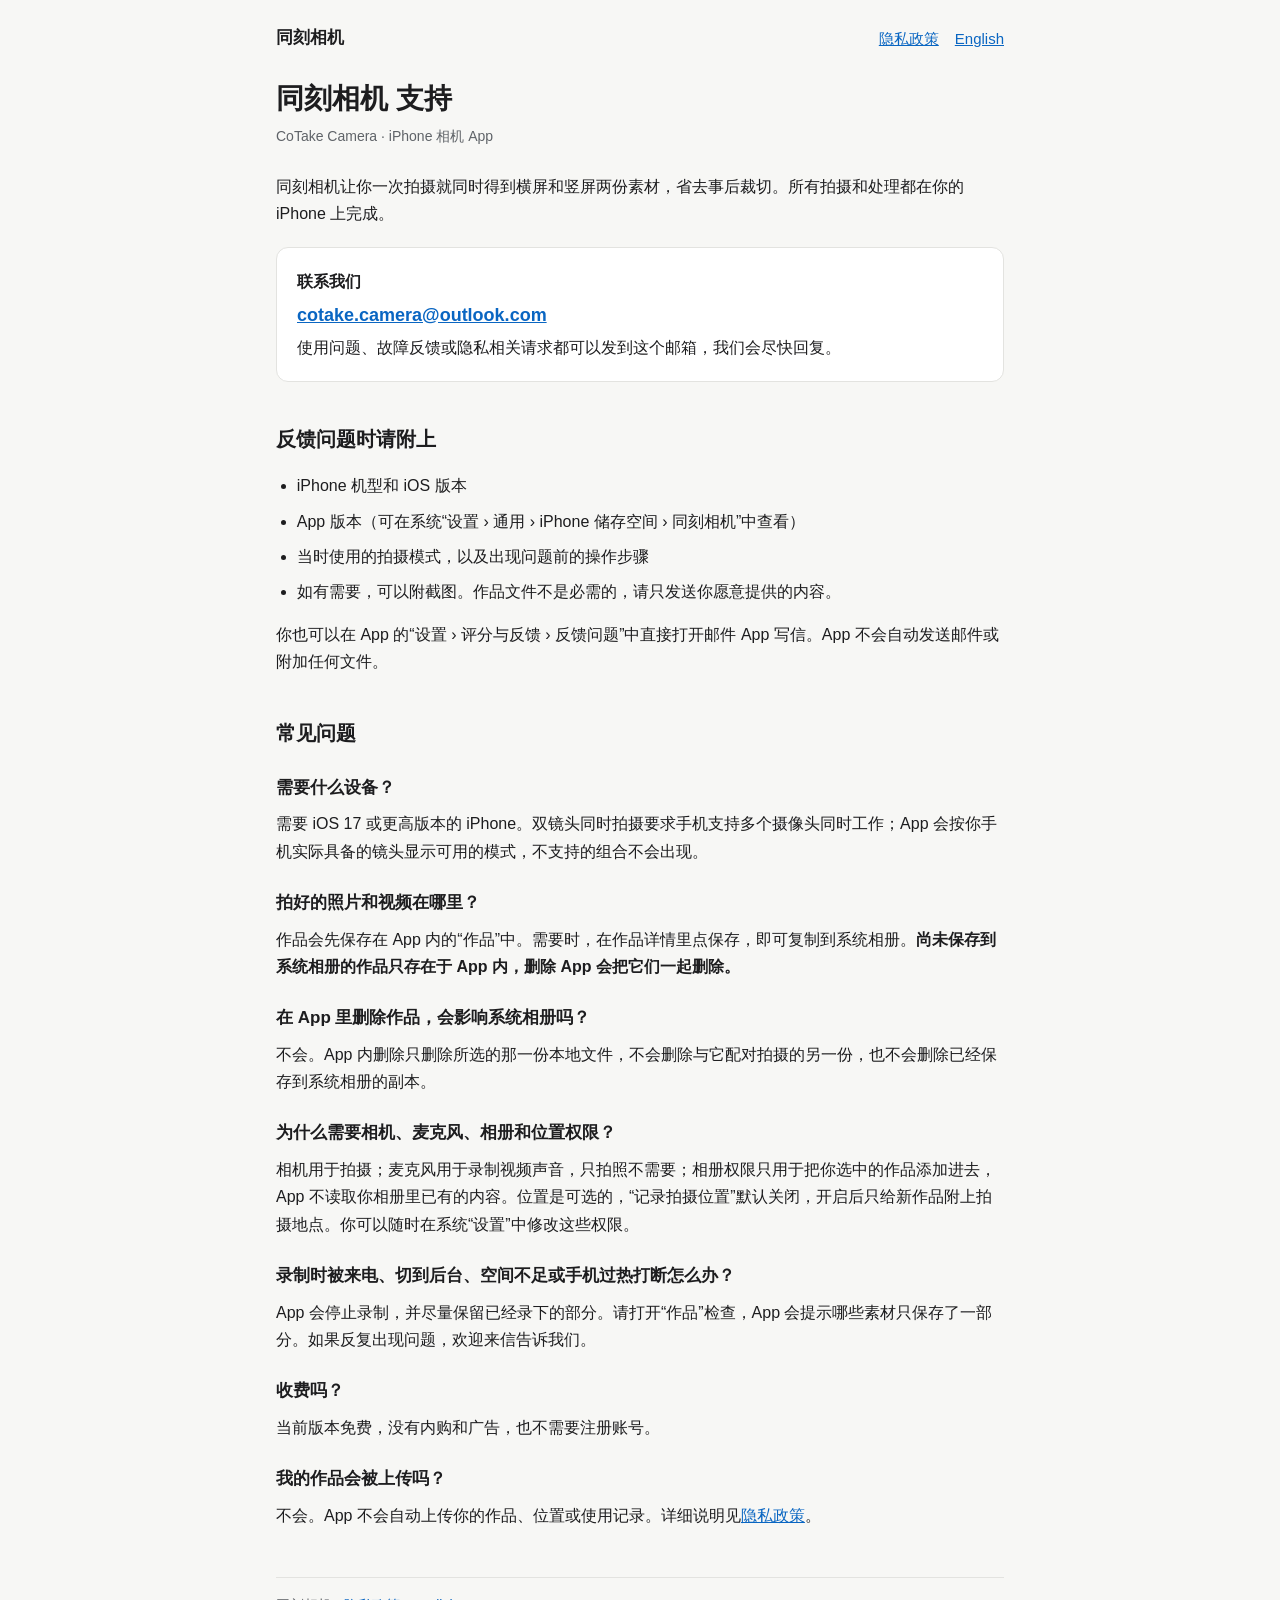
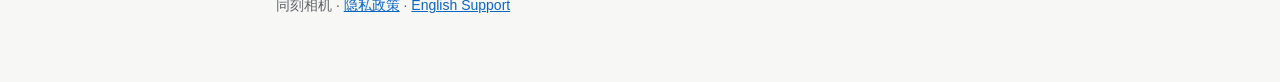
==== index.html @ eba499e1 "发布同刻相机中英文支持页与隐私政策 Co-Authored-By: Claude Opus 5.5 <noreply@anthropic.com>" ====
<!doctype html>
<html lang="zh-Hans">
<head>
<meta charset="utf-8">
<meta name="viewport" content="width=device-width, initial-scale=1">
<title>同刻相机 · 支持</title>
<meta name="description" content="同刻相机（CoTake Camera）支持与联系方式">
<link rel="stylesheet" href="style.css">
</head>
<body>
<main>
<header>
  <a class="brand" href="./">同刻相机</a>
  <nav><a href="privacy/">隐私政策</a><a href="en/" lang="en">English</a></nav>
</header>

<h1>同刻相机 支持</h1>
<p class="meta">CoTake Camera · iPhone 相机 App</p>

<p>同刻相机让你一次拍摄就同时得到横屏和竖屏两份素材，省去事后裁切。所有拍摄和处理都在你的 iPhone 上完成。</p>

<div class="card">
  <p><strong>联系我们</strong></p>
  <p class="mail"><a href="mailto:cotake.camera@outlook.com">cotake.camera@outlook.com</a></p>
  <p>使用问题、故障反馈或隐私相关请求都可以发到这个邮箱，我们会尽快回复。</p>
</div>

<h2>反馈问题时请附上</h2>
<ul>
  <li>iPhone 机型和 iOS 版本</li>
  <li>App 版本（可在系统“设置 › 通用 › iPhone 储存空间 › 同刻相机”中查看）</li>
  <li>当时使用的拍摄模式，以及出现问题前的操作步骤</li>
  <li>如有需要，可以附截图。作品文件不是必需的，请只发送你愿意提供的内容。</li>
</ul>
<p>你也可以在 App 的“设置 › 评分与反馈 › 反馈问题”中直接打开邮件 App 写信。App 不会自动发送邮件或附加任何文件。</p>

<h2>常见问题</h2>

<h3>需要什么设备？</h3>
<p>需要 iOS 17 或更高版本的 iPhone。双镜头同时拍摄要求手机支持多个摄像头同时工作；App 会按你手机实际具备的镜头显示可用的模式，不支持的组合不会出现。</p>

<h3>拍好的照片和视频在哪里？</h3>
<p>作品会先保存在 App 内的“作品”中。需要时，在作品详情里点保存，即可复制到系统相册。<strong>尚未保存到系统相册的作品只存在于 App 内，删除 App 会把它们一起删除。</strong></p>

<h3>在 App 里删除作品，会影响系统相册吗？</h3>
<p>不会。App 内删除只删除所选的那一份本地文件，不会删除与它配对拍摄的另一份，也不会删除已经保存到系统相册的副本。</p>

<h3>为什么需要相机、麦克风、相册和位置权限？</h3>
<p>相机用于拍摄；麦克风用于录制视频声音，只拍照不需要；相册权限只用于把你选中的作品添加进去，App 不读取你相册里已有的内容。位置是可选的，“记录拍摄位置”默认关闭，开启后只给新作品附上拍摄地点。你可以随时在系统“设置”中修改这些权限。</p>

<h3>录制时被来电、切到后台、空间不足或手机过热打断怎么办？</h3>
<p>App 会停止录制，并尽量保留已经录下的部分。请打开“作品”检查，App 会提示哪些素材只保存了一部分。如果反复出现问题，欢迎来信告诉我们。</p>

<h3>收费吗？</h3>
<p>当前版本免费，没有内购和广告，也不需要注册账号。</p>

<h3>我的作品会被上传吗？</h3>
<p>不会。App 不会自动上传你的作品、位置或使用记录。详细说明见<a href="privacy/">隐私政策</a>。</p>

<footer>同刻相机 · <a href="privacy/">隐私政策</a> · <a href="en/" lang="en">English Support</a></footer>
</main>
</body>
</html>
---- style.css ----
:root {
  --bg: #f7f7f5;
  --card: #ffffff;
  --text: #1d1d1f;
  --muted: #5f6368;
  --line: #e3e3e0;
  --accent: #0a66c2;
  color-scheme: light dark;
}
@media (prefers-color-scheme: dark) {
  :root {
    --bg: #111113;
    --card: #1c1c1f;
    --text: #ececef;
    --muted: #a1a1a8;
    --line: #2e2e33;
    --accent: #5aa9f5;
  }
}
* { box-sizing: border-box; }
body {
  margin: 0;
  background: var(--bg);
  color: var(--text);
  font: 16px/1.7 -apple-system, BlinkMacSystemFont, "PingFang SC", "Helvetica Neue", "Microsoft YaHei", sans-serif;
  -webkit-text-size-adjust: 100%;
}
main { max-width: 760px; margin: 0 auto; padding: 24px 16px 64px; }
header { display: flex; justify-content: space-between; align-items: center; gap: 12px; margin-bottom: 28px; }
.brand { font-weight: 600; font-size: 17px; color: var(--text); text-decoration: none; }
nav { display: flex; gap: 16px; font-size: 15px; flex-wrap: wrap; }
a { color: var(--accent); }
h1 { font-size: 28px; line-height: 1.3; margin: 0 0 8px; }
h2 { font-size: 20px; margin: 36px 0 8px; padding-top: 4px; }
h3 { font-size: 17px; margin: 24px 0 6px; }
p, li { margin: 8px 0; }
ul { padding-left: 1.3em; }
.meta { color: var(--muted); font-size: 14px; margin: 0 0 24px; }
.card { background: var(--card); border: 1px solid var(--line); border-radius: 12px; padding: 16px 20px; margin: 20px 0; }
.card p { margin: 4px 0; }
.mail { font-size: 18px; font-weight: 600; word-break: break-all; }
footer { margin-top: 48px; padding-top: 16px; border-top: 1px solid var(--line); color: var(--muted); font-size: 14px; }
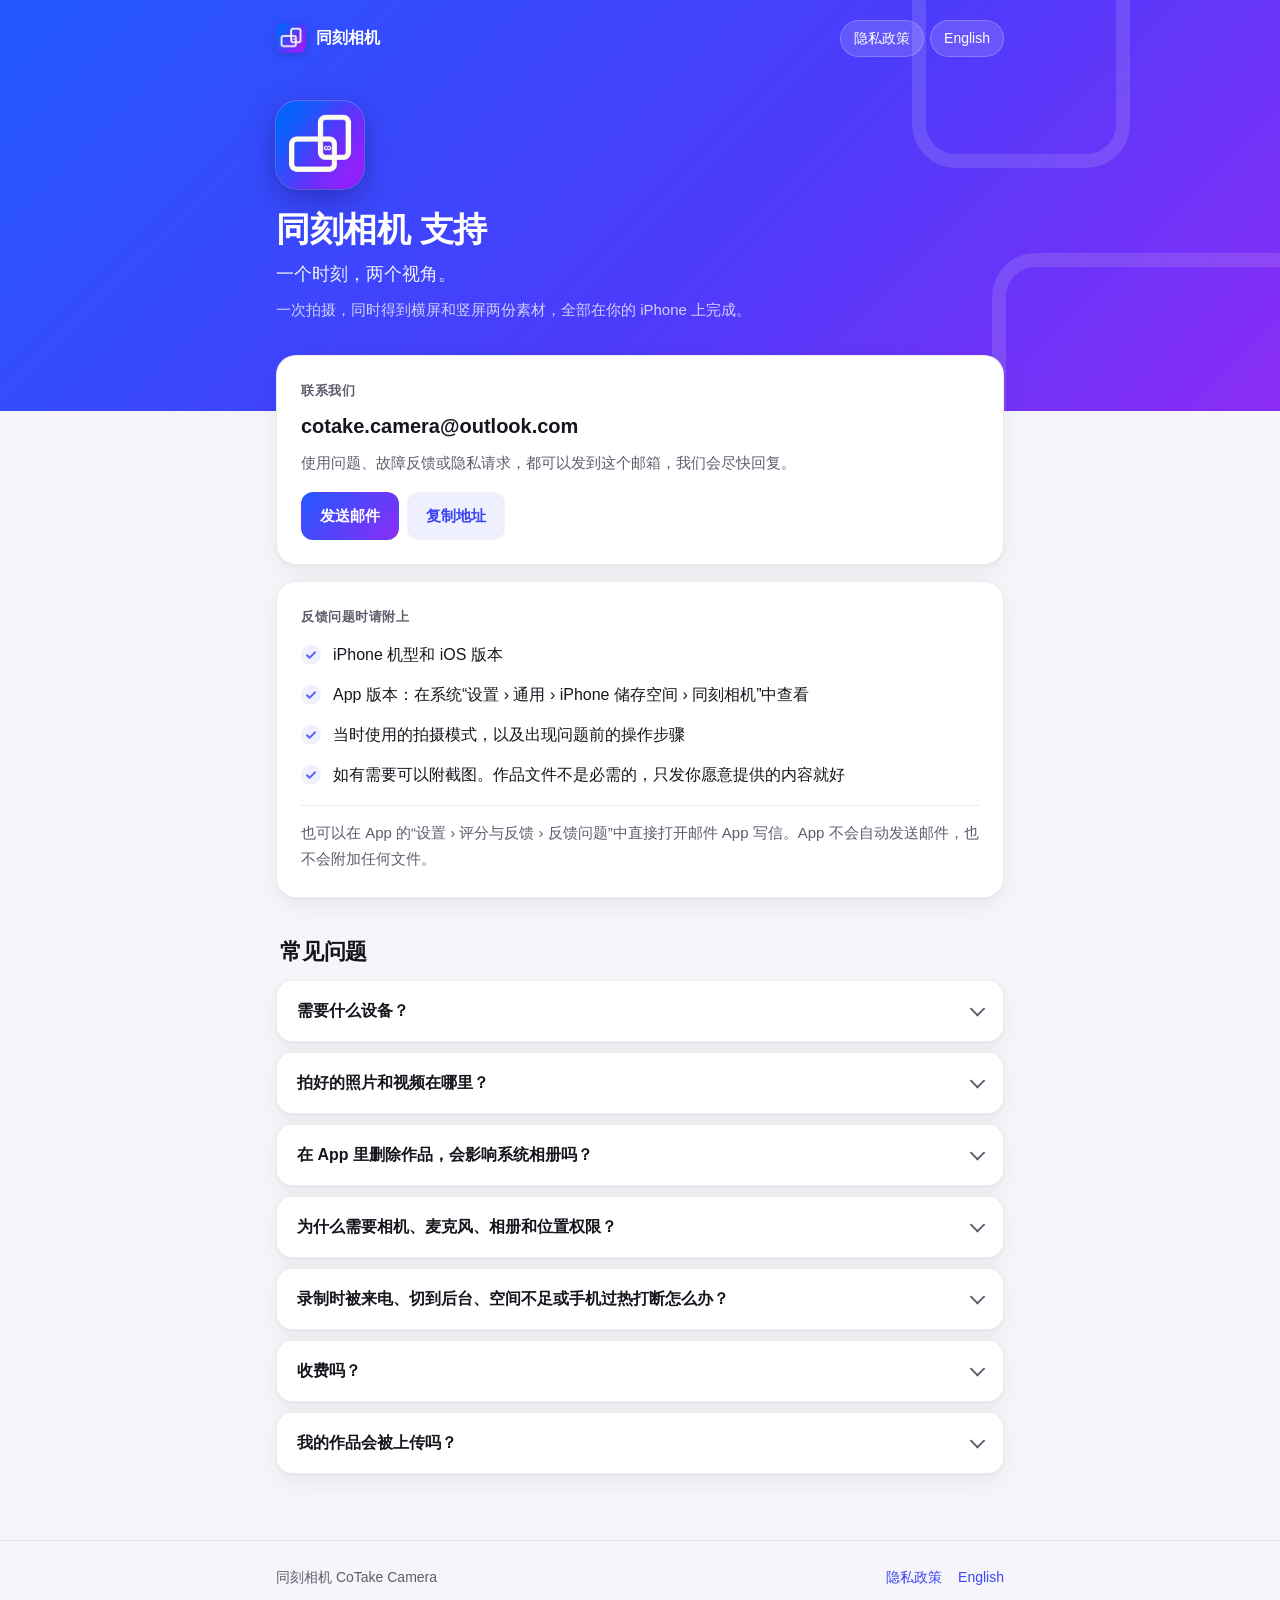
==== commit f2b6ea33: "按品牌色重做支持页与隐私政策样式 Co-Authored-By: Claude Opus 5.5 <noreply@anthropic.com>" ====
--- a/index.html
+++ b/index.html
@@ -5,59 +5,92 @@
 <meta name="viewport" content="width=device-width, initial-scale=1">
 <title>同刻相机 · 支持</title>
 <meta name="description" content="同刻相机（CoTake Camera）支持与联系方式">
+<meta name="theme-color" content="#3b46f0">
+<link rel="icon" href="favicon.png">
+<link rel="apple-touch-icon" href="apple-touch-icon.png">
 <link rel="stylesheet" href="style.css">
 </head>
 <body>
-<main>
-<header>
-  <a class="brand" href="./">同刻相机</a>
-  <nav><a href="privacy/">隐私政策</a><a href="en/" lang="en">English</a></nav>
+<header class="hero">
+  <div class="wrap">
+    <div class="topbar">
+      <a class="mini" href="./"><img src="favicon.png" alt="">同刻相机</a>
+      <nav class="pills"><a href="privacy/">隐私政策</a><a href="en/" lang="en">English</a></nav>
+    </div>
+    <div class="hero-body">
+      <img class="app-icon" src="icon.png" alt="同刻相机图标">
+      <h1>同刻相机 支持</h1>
+      <p class="lead">一个时刻，两个视角。</p>
+      <p class="sub">一次拍摄，同时得到横屏和竖屏两份素材，全部在你的 iPhone 上完成。</p>
+    </div>
+  </div>
 </header>
 
-<h1>同刻相机 支持</h1>
-<p class="meta">CoTake Camera · iPhone 相机 App</p>
+<main class="content">
+  <div class="wrap">
+    <section class="card contact">
+      <div>
+        <p class="eyebrow">联系我们</p>
+        <p class="addr">cotake.camera@outlook.com</p>
+        <p class="note">使用问题、故障反馈或隐私请求，都可以发到这个邮箱，我们会尽快回复。</p>
+      </div>
+      <div class="actions">
+        <a class="btn btn-primary" href="mailto:cotake.camera@outlook.com">发送邮件</a>
+        <button class="btn btn-ghost" type="button" data-copy="cotake.camera@outlook.com" data-done="已复制">复制地址</button>
+      </div>
+    </section>
 
-<p>同刻相机让你一次拍摄就同时得到横屏和竖屏两份素材，省去事后裁切。所有拍摄和处理都在你的 iPhone 上完成。</p>
+    <section class="card">
+      <p class="eyebrow">反馈问题时请附上</p>
+      <ul class="checks">
+        <li>iPhone 机型和 iOS 版本</li>
+        <li>App 版本：在系统“设置 › 通用 › iPhone 储存空间 › 同刻相机”中查看</li>
+        <li>当时使用的拍摄模式，以及出现问题前的操作步骤</li>
+        <li>如有需要可以附截图。作品文件不是必需的，只发你愿意提供的内容就好</li>
+      </ul>
+      <p class="hint">也可以在 App 的“设置 › 评分与反馈 › 反馈问题”中直接打开邮件 App 写信。App 不会自动发送邮件，也不会附加任何文件。</p>
+    </section>
 
-<div class="card">
-  <p><strong>联系我们</strong></p>
-  <p class="mail"><a href="mailto:cotake.camera@outlook.com">cotake.camera@outlook.com</a></p>
-  <p>使用问题、故障反馈或隐私相关请求都可以发到这个邮箱，我们会尽快回复。</p>
-</div>
+    <h2 class="section-title">常见问题</h2>
+    <div class="faq">
+      <details>
+        <summary>需要什么设备？</summary>
+        <div><p>需要 iOS 17 或更高版本的 iPhone。双镜头同时拍摄要求手机支持多个摄像头同时工作；App 会按你手机实际具备的镜头显示可用模式，不支持的组合不会出现。</p></div>
+      </details>
+      <details>
+        <summary>拍好的照片和视频在哪里？</summary>
+        <div><p>作品会先保存在 App 内的“作品”中。需要时，在作品详情里点保存，即可复制到系统相册。<strong>尚未保存到系统相册的作品只存在于 App 内，删除 App 会把它们一起删除。</strong></p></div>
+      </details>
+      <details>
+        <summary>在 App 里删除作品，会影响系统相册吗？</summary>
+        <div><p>不会。App 内删除只删除所选的那一份本地文件，不会删除与它配对拍摄的另一份，也不会删除已经保存到系统相册的副本。</p></div>
+      </details>
+      <details>
+        <summary>为什么需要相机、麦克风、相册和位置权限？</summary>
+        <div><p>相机用于拍摄；麦克风用于录制视频声音，只拍照不需要；相册权限只用于把你选中的作品添加进去，App 不读取相册里已有的内容。位置是可选的，“记录拍摄位置”默认关闭，开启后只给新作品附上拍摄地点。你可以随时在系统“设置”中修改这些权限。</p></div>
+      </details>
+      <details>
+        <summary>录制时被来电、切到后台、空间不足或手机过热打断怎么办？</summary>
+        <div><p>App 会停止录制，并尽量保留已经录下的部分。请打开“作品”检查，App 会提示哪些素材只保存了一部分。如果反复出现，欢迎来信告诉我们。</p></div>
+      </details>
+      <details>
+        <summary>收费吗？</summary>
+        <div><p>当前版本免费，没有内购和广告，也不需要注册账号。</p></div>
+      </details>
+      <details>
+        <summary>我的作品会被上传吗？</summary>
+        <div><p>不会。App 不会自动上传你的作品、位置或使用记录。详细说明见<a href="privacy/">隐私政策</a>。</p></div>
+      </details>
+    </div>
+  </div>
+</main>
 
-<h2>反馈问题时请附上</h2>
-<ul>
-  <li>iPhone 机型和 iOS 版本</li>
-  <li>App 版本（可在系统“设置 › 通用 › iPhone 储存空间 › 同刻相机”中查看）</li>
-  <li>当时使用的拍摄模式，以及出现问题前的操作步骤</li>
-  <li>如有需要，可以附截图。作品文件不是必需的，请只发送你愿意提供的内容。</li>
-</ul>
-<p>你也可以在 App 的“设置 › 评分与反馈 › 反馈问题”中直接打开邮件 App 写信。App 不会自动发送邮件或附加任何文件。</p>
-
-<h2>常见问题</h2>
-
-<h3>需要什么设备？</h3>
-<p>需要 iOS 17 或更高版本的 iPhone。双镜头同时拍摄要求手机支持多个摄像头同时工作；App 会按你手机实际具备的镜头显示可用的模式，不支持的组合不会出现。</p>
-
-<h3>拍好的照片和视频在哪里？</h3>
-<p>作品会先保存在 App 内的“作品”中。需要时，在作品详情里点保存，即可复制到系统相册。<strong>尚未保存到系统相册的作品只存在于 App 内，删除 App 会把它们一起删除。</strong></p>
-
-<h3>在 App 里删除作品，会影响系统相册吗？</h3>
-<p>不会。App 内删除只删除所选的那一份本地文件，不会删除与它配对拍摄的另一份，也不会删除已经保存到系统相册的副本。</p>
-
-<h3>为什么需要相机、麦克风、相册和位置权限？</h3>
-<p>相机用于拍摄；麦克风用于录制视频声音，只拍照不需要；相册权限只用于把你选中的作品添加进去，App 不读取你相册里已有的内容。位置是可选的，“记录拍摄位置”默认关闭，开启后只给新作品附上拍摄地点。你可以随时在系统“设置”中修改这些权限。</p>
-
-<h3>录制时被来电、切到后台、空间不足或手机过热打断怎么办？</h3>
-<p>App 会停止录制，并尽量保留已经录下的部分。请打开“作品”检查，App 会提示哪些素材只保存了一部分。如果反复出现问题，欢迎来信告诉我们。</p>
-
-<h3>收费吗？</h3>
-<p>当前版本免费，没有内购和广告，也不需要注册账号。</p>
-
-<h3>我的作品会被上传吗？</h3>
-<p>不会。App 不会自动上传你的作品、位置或使用记录。详细说明见<a href="privacy/">隐私政策</a>。</p>
-
-<footer>同刻相机 · <a href="privacy/">隐私政策</a> · <a href="en/" lang="en">English Support</a></footer>
-</main>
+<footer>
+  <div class="wrap">
+    <span>同刻相机 CoTake Camera</span>
+    <nav><a href="privacy/">隐私政策</a><a href="en/" lang="en">English</a></nav>
+  </div>
+</footer>
+<script src="copy.js"></script>
 </body>
 </html>
--- a/style.css
+++ b/style.css
@@ -1,42 +1,212 @@
 :root {
-  --bg: #f7f7f5;
-  --card: #ffffff;
-  --text: #1d1d1f;
-  --muted: #5f6368;
-  --line: #e3e3e0;
-  --accent: #0a66c2;
-  color-scheme: light dark;
+  --brand-1: #2259ff;
+  --brand-2: #8b2cf5;
+  --cream: #fdf8ec;
+  --bg: #f5f5fa;
+  --surface: #ffffff;
+  --text: #15161d;
+  --muted: #5c5e6e;
+  --line: rgba(21, 22, 29, 0.08);
+  --accent: #3b46f0;
+  --accent-soft: rgba(59, 70, 240, 0.08);
+  --shadow: 0 1px 2px rgba(21, 22, 29, 0.04), 0 8px 24px rgba(21, 22, 29, 0.06);
+  color-scheme: light;
 }
 @media (prefers-color-scheme: dark) {
   :root {
-    --bg: #111113;
-    --card: #1c1c1f;
-    --text: #ececef;
-    --muted: #a1a1a8;
-    --line: #2e2e33;
-    --accent: #5aa9f5;
+    --bg: #0d0d13;
+    --surface: #17171f;
+    --text: #ececf3;
+    --muted: #a3a4b5;
+    --line: rgba(255, 255, 255, 0.08);
+    --accent: #95a0ff;
+    --accent-soft: rgba(149, 160, 255, 0.12);
+    --shadow: 0 1px 2px rgba(0, 0, 0, 0.3), 0 8px 24px rgba(0, 0, 0, 0.35);
+    color-scheme: dark;
   }
 }
+
 * { box-sizing: border-box; }
+html { -webkit-text-size-adjust: 100%; scroll-behavior: smooth; }
 body {
   margin: 0;
   background: var(--bg);
   color: var(--text);
-  font: 16px/1.7 -apple-system, BlinkMacSystemFont, "PingFang SC", "Helvetica Neue", "Microsoft YaHei", sans-serif;
-  -webkit-text-size-adjust: 100%;
-}
-main { max-width: 760px; margin: 0 auto; padding: 24px 16px 64px; }
-header { display: flex; justify-content: space-between; align-items: center; gap: 12px; margin-bottom: 28px; }
-.brand { font-weight: 600; font-size: 17px; color: var(--text); text-decoration: none; }
-nav { display: flex; gap: 16px; font-size: 15px; flex-wrap: wrap; }
-a { color: var(--accent); }
-h1 { font-size: 28px; line-height: 1.3; margin: 0 0 8px; }
-h2 { font-size: 20px; margin: 36px 0 8px; padding-top: 4px; }
-h3 { font-size: 17px; margin: 24px 0 6px; }
-p, li { margin: 8px 0; }
-ul { padding-left: 1.3em; }
-.meta { color: var(--muted); font-size: 14px; margin: 0 0 24px; }
-.card { background: var(--card); border: 1px solid var(--line); border-radius: 12px; padding: 16px 20px; margin: 20px 0; }
-.card p { margin: 4px 0; }
-.mail { font-size: 18px; font-weight: 600; word-break: break-all; }
-footer { margin-top: 48px; padding-top: 16px; border-top: 1px solid var(--line); color: var(--muted); font-size: 14px; }
+  font: 16px/1.75 -apple-system, BlinkMacSystemFont, "SF Pro Text", "PingFang SC", "Hiragino Sans GB", "Helvetica Neue", "Microsoft YaHei", sans-serif;
+  -webkit-font-smoothing: antialiased;
+}
+a { color: var(--accent); text-decoration: none; }
+a:hover { text-decoration: underline; text-underline-offset: 3px; }
+.wrap { max-width: 760px; margin: 0 auto; padding: 0 16px; }
+
+/* Hero */
+.hero {
+  position: relative;
+  overflow: hidden;
+  color: #fff;
+  background: linear-gradient(135deg, var(--brand-1) 0%, #4b3cfb 55%, var(--brand-2) 100%);
+  padding: 20px 0 88px;
+}
+.hero::before, .hero::after {
+  content: "";
+  position: absolute;
+  border: 14px solid rgba(253, 248, 236, 0.12);
+  border-radius: 44px;
+  pointer-events: none;
+}
+.hero::before { width: 300px; height: 200px; right: -40px; bottom: -70px; }
+.hero::after { width: 190px; height: 290px; right: 150px; top: -150px; }
+.topbar { position: relative; z-index: 1; display: flex; justify-content: space-between; align-items: center; gap: 12px; }
+.mini { display: inline-flex; align-items: center; gap: 10px; color: #fff; font-weight: 600; font-size: 16px; }
+.mini:hover { text-decoration: none; }
+.mini img { width: 30px; height: 30px; border-radius: 8px; box-shadow: 0 2px 8px rgba(0, 0, 0, 0.18); }
+.pills { display: flex; gap: 6px; flex-wrap: wrap; justify-content: flex-end; }
+.pills a {
+  color: #fff;
+  font-size: 14px;
+  padding: 5px 13px;
+  border-radius: 999px;
+  background: rgba(255, 255, 255, 0.14);
+  border: 1px solid rgba(255, 255, 255, 0.22);
+}
+.pills a:hover { background: rgba(255, 255, 255, 0.24); text-decoration: none; }
+.hero-body { position: relative; z-index: 1; padding-top: 44px; }
+.app-icon {
+  width: 88px; height: 88px;
+  border-radius: 22px;
+  box-shadow: 0 10px 30px rgba(20, 10, 80, 0.35), 0 0 0 1px rgba(255, 255, 255, 0.25);
+  display: block;
+  margin-bottom: 20px;
+}
+.hero h1 { margin: 0; font-size: 34px; line-height: 1.2; letter-spacing: -0.01em; font-weight: 700; }
+.hero .lead { margin: 10px 0 0; font-size: 18px; opacity: 0.92; }
+.hero .sub { margin: 6px 0 0; font-size: 15px; opacity: 0.75; }
+.chip {
+  display: inline-block;
+  margin-top: 14px;
+  font-size: 13px;
+  padding: 4px 12px;
+  border-radius: 999px;
+  background: rgba(255, 255, 255, 0.16);
+}
+
+/* Content */
+.content { position: relative; margin-top: -56px; padding-bottom: 56px; }
+.card {
+  background: var(--surface);
+  border: 1px solid var(--line);
+  border-radius: 20px;
+  box-shadow: var(--shadow);
+  padding: 24px;
+  margin-bottom: 16px;
+}
+.card > :first-child { margin-top: 0; }
+.card > :last-child { margin-bottom: 0; }
+.eyebrow { font-size: 13px; font-weight: 600; letter-spacing: 0.04em; color: var(--muted); text-transform: uppercase; margin: 0 0 6px; }
+.section-title { font-size: 22px; line-height: 1.3; margin: 40px 4px 14px; letter-spacing: -0.01em; }
+p { margin: 10px 0; }
+
+/* Contact */
+.contact { display: flex; flex-wrap: wrap; align-items: center; justify-content: space-between; gap: 16px; }
+.contact .addr { font-size: 20px; font-weight: 600; color: var(--text); word-break: break-all; margin: 0; }
+.contact .note { color: var(--muted); font-size: 15px; margin: 6px 0 0; }
+.actions { display: flex; gap: 8px; flex-wrap: wrap; }
+.btn {
+  display: inline-flex; align-items: center; justify-content: center;
+  font: inherit; font-size: 15px; font-weight: 600;
+  padding: 10px 18px; border-radius: 12px; cursor: pointer;
+  border: 1px solid transparent;
+}
+.btn:hover { text-decoration: none; }
+.btn-primary { color: #fff; background: linear-gradient(135deg, var(--brand-1), var(--brand-2)); }
+.btn-primary:hover { filter: brightness(1.08); }
+.btn-ghost { color: var(--accent); background: var(--accent-soft); }
+
+/* Checklist */
+.checks { list-style: none; padding: 0; margin: 4px 0 0; }
+.checks li { position: relative; padding-left: 32px; margin: 12px 0; }
+.checks li::before {
+  content: "";
+  position: absolute; left: 0; top: 4px;
+  width: 20px; height: 20px; border-radius: 50%;
+  background: var(--accent-soft) url("data:image/svg+xml,%3Csvg xmlns='http://www.w3.org/2000/svg' viewBox='0 0 20 20'%3E%3Cpath d='M6 10.2l2.6 2.6L14 7.4' fill='none' stroke='%235b63f5' stroke-width='2' stroke-linecap='round' stroke-linejoin='round'/%3E%3C/svg%3E") center / 20px no-repeat;
+}
+.hint { color: var(--muted); font-size: 15px; border-top: 1px solid var(--line); padding-top: 14px; margin-top: 16px; }
+
+/* FAQ */
+.faq details {
+  background: var(--surface);
+  border: 1px solid var(--line);
+  border-radius: 16px;
+  box-shadow: var(--shadow);
+  margin-bottom: 10px;
+}
+.faq summary {
+  list-style: none;
+  cursor: pointer;
+  padding: 16px 52px 16px 20px;
+  font-weight: 600;
+  position: relative;
+}
+.faq summary::-webkit-details-marker { display: none; }
+.faq summary::after {
+  content: "";
+  position: absolute; right: 20px; top: 50%;
+  width: 9px; height: 9px;
+  border-right: 2px solid var(--muted); border-bottom: 2px solid var(--muted);
+  transform: translateY(-70%) rotate(45deg);
+  transition: transform 0.2s ease;
+}
+.faq details[open] summary::after { transform: translateY(-30%) rotate(-135deg); }
+.faq details > div { padding: 0 20px 16px; color: var(--muted); }
+.faq details > div p { margin: 0; }
+.faq strong { color: var(--text); }
+
+/* Privacy */
+.highlights { display: grid; grid-template-columns: repeat(3, 1fr); gap: 12px; margin-bottom: 16px; }
+.hl { background: var(--surface); border: 1px solid var(--line); border-radius: 18px; box-shadow: var(--shadow); padding: 20px; }
+.hl svg {
+  width: 40px; height: 40px; padding: 9px; border-radius: 12px;
+  background: var(--accent-soft); stroke: var(--accent); fill: none;
+  stroke-width: 1.8; stroke-linecap: round; stroke-linejoin: round;
+}
+.hl h3 { font-size: 16px; margin: 12px 0 4px; }
+.hl p { margin: 0; color: var(--muted); font-size: 14.5px; line-height: 1.6; }
+.toc ol { margin: 0; padding: 0; list-style: none; columns: 2; column-gap: 24px; }
+.toc li { margin: 0; padding: 4px 0; break-inside: avoid; }
+.toc a { color: var(--text); }
+.toc a:hover { color: var(--accent); }
+.toc span { display: inline-block; width: 26px; color: var(--muted); font-variant-numeric: tabular-nums; }
+.policy section { scroll-margin-top: 16px; }
+.policy h2 { display: flex; align-items: center; gap: 12px; font-size: 20px; line-height: 1.35; margin: 0 0 6px; }
+.num {
+  flex: none;
+  width: 30px; height: 30px; border-radius: 10px;
+  display: inline-flex; align-items: center; justify-content: center;
+  font-size: 14px; color: #fff;
+  background: linear-gradient(135deg, var(--brand-1), var(--brand-2));
+}
+.policy ul { padding-left: 1.2em; margin: 10px 0; }
+.policy li { margin: 10px 0; }
+.policy li::marker { color: var(--accent); }
+.intro { color: var(--muted); }
+
+footer { border-top: 1px solid var(--line); padding: 24px 0 40px; color: var(--muted); font-size: 14px; }
+footer .wrap { display: flex; flex-wrap: wrap; gap: 8px 20px; justify-content: space-between; }
+footer nav { display: flex; gap: 16px; flex-wrap: wrap; }
+
+@media (max-width: 640px) {
+  .hero { padding-bottom: 80px; }
+  .hero-body { padding-top: 32px; }
+  .hero h1 { font-size: 28px; }
+  .app-icon { width: 72px; height: 72px; border-radius: 18px; }
+  .hero::after { right: 40px; }
+  .card { padding: 20px; border-radius: 18px; }
+  .highlights { grid-template-columns: 1fr; gap: 10px; }
+  .hl { display: grid; grid-template-columns: 40px 1fr; column-gap: 14px; align-items: start; padding: 16px; }
+  .hl svg { grid-row: span 2; }
+  .hl h3 { margin: 0 0 2px; line-height: 1.4; }
+  .toc ol { columns: 1; }
+  .contact .actions { width: 100%; }
+  .contact .btn { flex: 1; }
+}
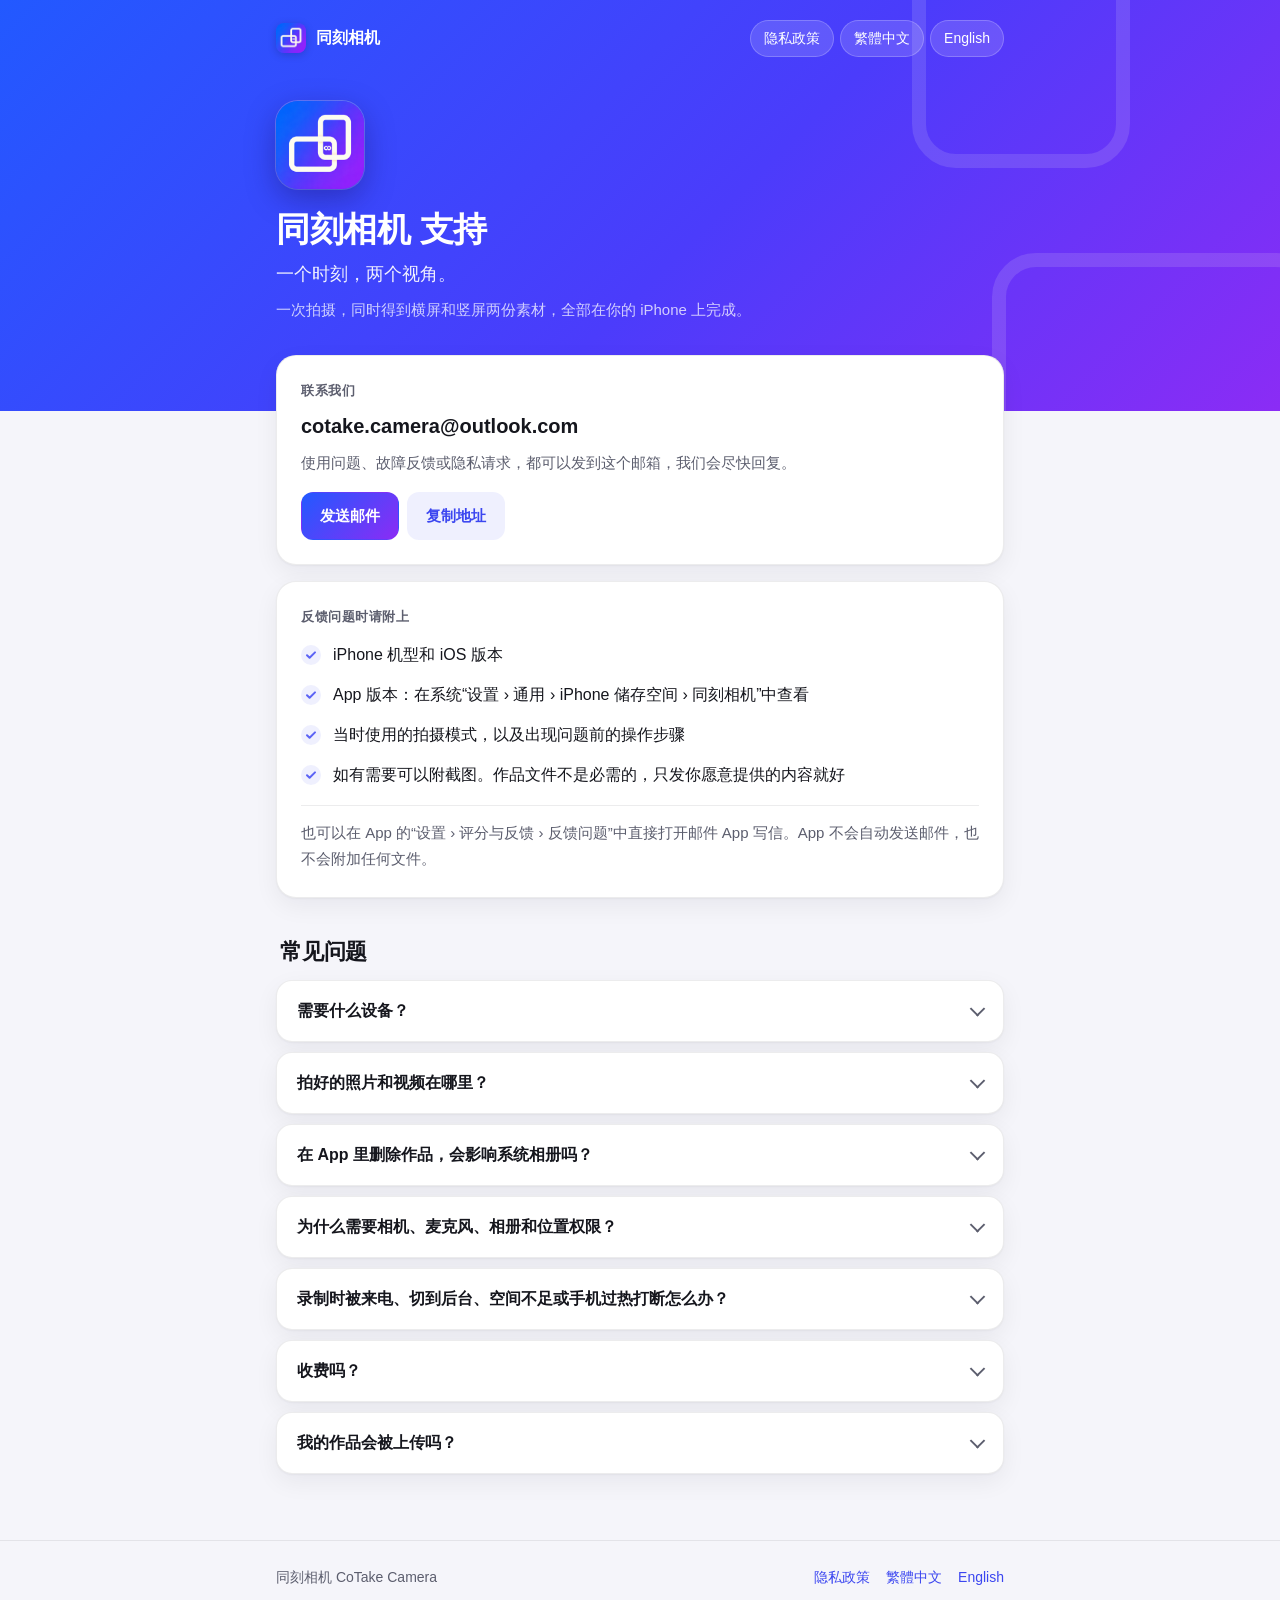
==== commit f11e7220: "Merge branch 'codex/zh-hant-pages'" ====
--- a/index.html
+++ b/index.html
@@ -9,13 +9,17 @@
 <link rel="icon" href="favicon.png">
 <link rel="apple-touch-icon" href="apple-touch-icon.png">
 <link rel="stylesheet" href="style.css">
+<link rel="alternate" hreflang="zh-Hans" href="./">
+<link rel="alternate" hreflang="zh-Hant" href="zh-hant/">
+<link rel="alternate" hreflang="en" href="en/">
+<link rel="alternate" hreflang="x-default" href="en/">
 </head>
 <body>
 <header class="hero">
   <div class="wrap">
     <div class="topbar">
       <a class="mini" href="./"><img src="favicon.png" alt="">同刻相机</a>
-      <nav class="pills"><a href="privacy/">隐私政策</a><a href="en/" lang="en">English</a></nav>
+      <nav class="pills"><a href="privacy/">隐私政策</a><a href="zh-hant/" lang="zh-Hant">繁體中文</a><a href="en/" lang="en">English</a></nav>
     </div>
     <div class="hero-body">
       <img class="app-icon" src="icon.png" alt="同刻相机图标">
@@ -88,7 +92,7 @@
 <footer>
   <div class="wrap">
     <span>同刻相机 CoTake Camera</span>
-    <nav><a href="privacy/">隐私政策</a><a href="en/" lang="en">English</a></nav>
+    <nav><a href="privacy/">隐私政策</a><a href="zh-hant/" lang="zh-Hant">繁體中文</a><a href="en/" lang="en">English</a></nav>
   </div>
 </footer>
 <script src="copy.js"></script>
--- a/style.css
+++ b/style.css
@@ -57,7 +57,7 @@
 .hero::before { width: 300px; height: 200px; right: -40px; bottom: -70px; }
 .hero::after { width: 190px; height: 290px; right: 150px; top: -150px; }
 .topbar { position: relative; z-index: 1; display: flex; justify-content: space-between; align-items: center; gap: 12px; }
-.mini { display: inline-flex; align-items: center; gap: 10px; color: #fff; font-weight: 600; font-size: 16px; }
+.mini { display: inline-flex; align-items: center; gap: 10px; color: #fff; font-weight: 600; font-size: 16px; white-space: nowrap; flex-shrink: 0; }
 .mini:hover { text-decoration: none; }
 .mini img { width: 30px; height: 30px; border-radius: 8px; box-shadow: 0 2px 8px rgba(0, 0, 0, 0.18); }
 .pills { display: flex; gap: 6px; flex-wrap: wrap; justify-content: flex-end; }
